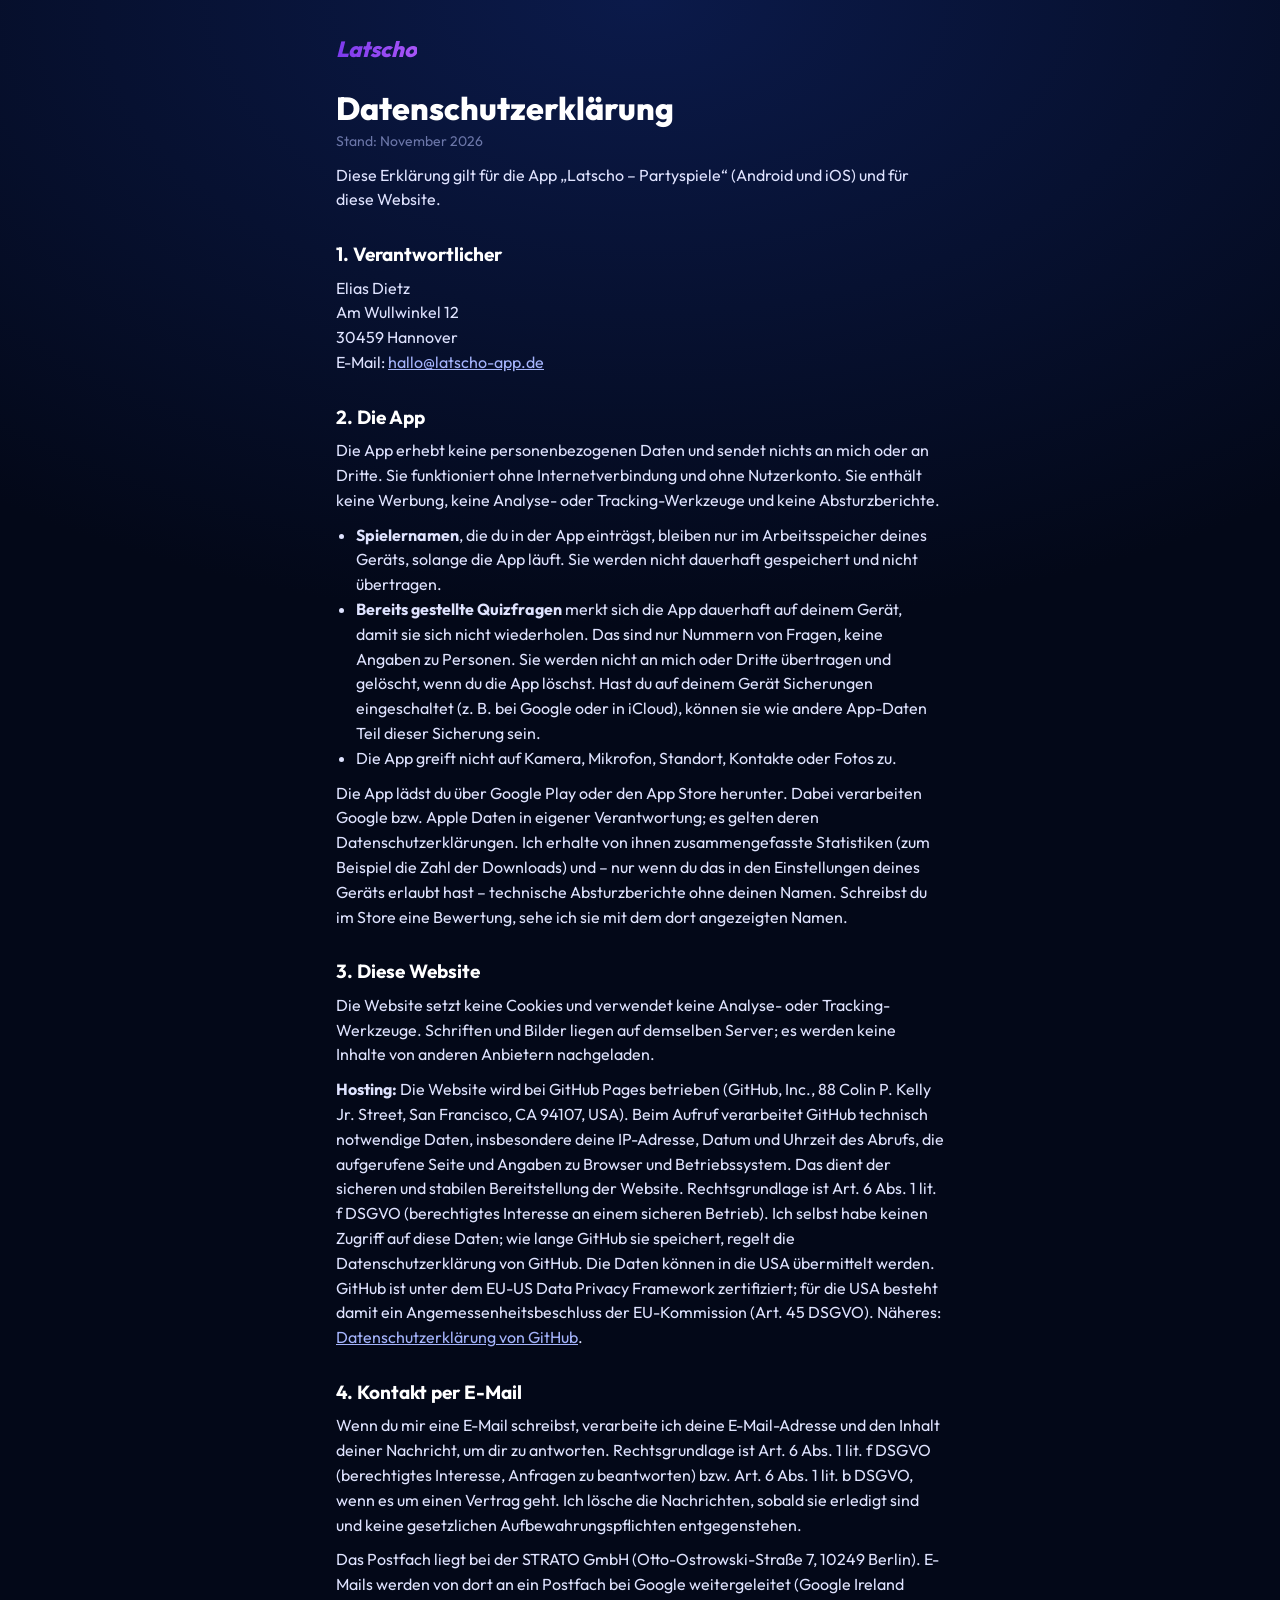
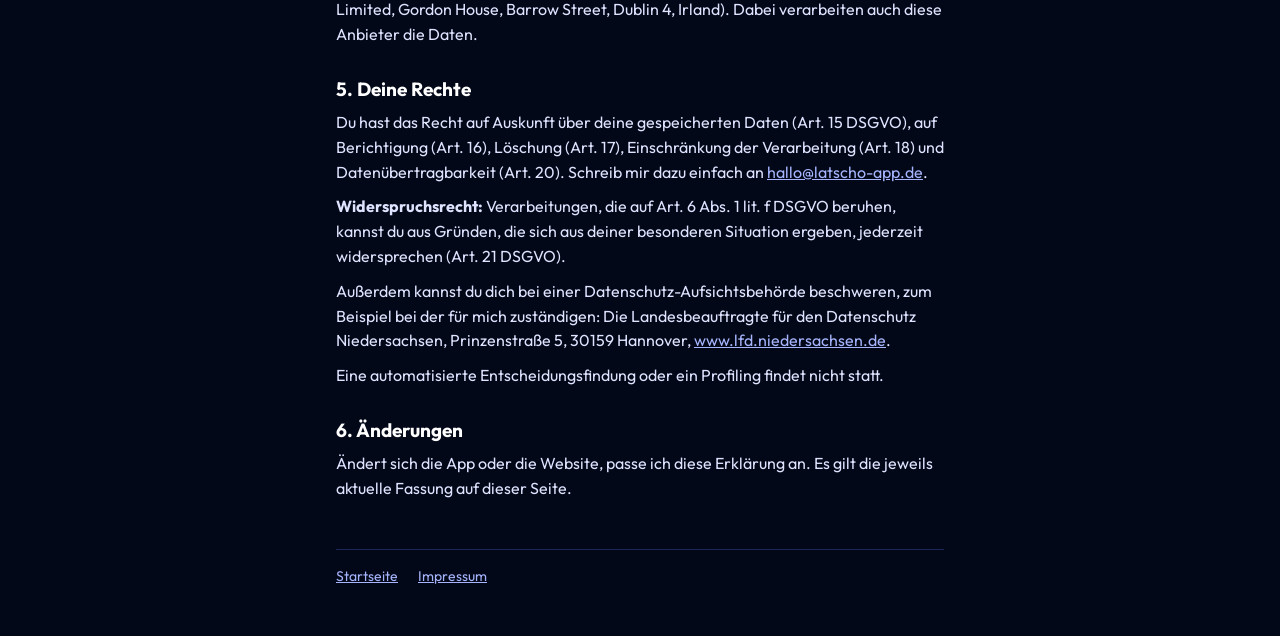
==== datenschutz.html @ 95c27e72 "Website latscho-app.de: Startseite, Impressum, Datenschutz Co-Authored-By: Claude Opus 5.5 <noreply@" ====
<!doctype html>
<html lang="de">
<head>
<meta charset="utf-8">
<meta name="viewport" content="width=device-width, initial-scale=1">
<title>Datenschutz – Latscho</title>
<meta name="robots" content="noindex">
<link rel="icon" href="favicon.png">
<link rel="stylesheet" href="style.css">
</head>
<body>
<div class="wrap legal">
  <a class="brand" href="index.html">Latscho</a>

  <h1>Datenschutzerklärung</h1>
  <p class="stand">Stand: November 2026</p>
  <p>Diese Erklärung gilt für die App „Latscho – Partyspiele“ (Android und iOS) und für diese Website.</p>

  <h2>1. Verantwortlicher</h2>
  <p>Elias Dietz<br>Am Wullwinkel 12<br>30459 Hannover<br>E-Mail: <a href="mailto:hallo@latscho-app.de">hallo@latscho-app.de</a></p>

  <h2>2. Die App</h2>
  <p>Die App erhebt keine personenbezogenen Daten und sendet nichts an mich oder an Dritte. Sie funktioniert ohne Internetverbindung und ohne Nutzerkonto. Sie enthält keine Werbung, keine Analyse- oder Tracking-Werkzeuge und keine Absturzberichte.</p>
  <ul>
    <li><b>Spielernamen</b>, die du in der App einträgst, bleiben nur im Arbeitsspeicher deines Geräts, solange die App läuft. Sie werden nicht dauerhaft gespeichert und nicht übertragen.</li>
    <li><b>Bereits gestellte Quizfragen</b> merkt sich die App dauerhaft auf deinem Gerät, damit sie sich nicht wiederholen. Das sind nur Nummern von Fragen, keine Angaben zu Personen. Sie werden nicht an mich oder Dritte übertragen und gelöscht, wenn du die App löschst. Hast du auf deinem Gerät Sicherungen eingeschaltet (z. B. bei Google oder in iCloud), können sie wie andere App-Daten Teil dieser Sicherung sein.</li>
    <li>Die App greift nicht auf Kamera, Mikrofon, Standort, Kontakte oder Fotos zu.</li>
  </ul>
  <p>Die App lädst du über Google Play oder den App Store herunter. Dabei verarbeiten Google bzw. Apple Daten in eigener Verantwortung; es gelten deren Datenschutzerklärungen. Ich erhalte von ihnen zusammengefasste Statistiken (zum Beispiel die Zahl der Downloads) und – nur wenn du das in den Einstellungen deines Geräts erlaubt hast – technische Absturzberichte ohne deinen Namen. Schreibst du im Store eine Bewertung, sehe ich sie mit dem dort angezeigten Namen.</p>

  <h2>3. Diese Website</h2>
  <p>Die Website setzt keine Cookies und verwendet keine Analyse- oder Tracking-Werkzeuge. Schriften und Bilder liegen auf demselben Server; es werden keine Inhalte von anderen Anbietern nachgeladen.</p>
  <p><b>Hosting:</b> Die Website wird bei GitHub Pages betrieben (GitHub, Inc., 88 Colin P. Kelly Jr. Street, San Francisco, CA 94107, USA). Beim Aufruf verarbeitet GitHub technisch notwendige Daten, insbesondere deine IP-Adresse, Datum und Uhrzeit des Abrufs, die aufgerufene Seite und Angaben zu Browser und Betriebssystem. Das dient der sicheren und stabilen Bereitstellung der Website. Rechtsgrundlage ist Art. 6 Abs. 1 lit. f DSGVO (berechtigtes Interesse an einem sicheren Betrieb). Ich selbst habe keinen Zugriff auf diese Daten; wie lange GitHub sie speichert, regelt die Datenschutzerklärung von GitHub. Die Daten können in die USA übermittelt werden. GitHub ist unter dem EU-US Data Privacy Framework zertifiziert; für die USA besteht damit ein Angemessenheitsbeschluss der EU-Kommission (Art. 45 DSGVO). Näheres: <a href="https://docs.github.com/de/site-policy/privacy-policies/github-general-privacy-statement">Datenschutzerklärung von GitHub</a>.</p>

  <h2>4. Kontakt per E-Mail</h2>
  <p>Wenn du mir eine E-Mail schreibst, verarbeite ich deine E-Mail-Adresse und den Inhalt deiner Nachricht, um dir zu antworten. Rechtsgrundlage ist Art. 6 Abs. 1 lit. f DSGVO (berechtigtes Interesse, Anfragen zu beantworten) bzw. Art. 6 Abs. 1 lit. b DSGVO, wenn es um einen Vertrag geht. Ich lösche die Nachrichten, sobald sie erledigt sind und keine gesetzlichen Aufbewahrungspflichten entgegenstehen.</p>
  <p>Das Postfach liegt bei der STRATO GmbH (Otto-Ostrowski-Straße 7, 10249 Berlin). E-Mails werden von dort an ein Postfach bei Google weitergeleitet (Google Ireland Limited, Gordon House, Barrow Street, Dublin 4, Irland). Dabei verarbeiten auch diese Anbieter die Daten.</p>

  <h2>5. Deine Rechte</h2>
  <p>Du hast das Recht auf Auskunft über deine gespeicherten Daten (Art. 15 DSGVO), auf Berichtigung (Art. 16), Löschung (Art. 17), Einschränkung der Verarbeitung (Art. 18) und Datenübertragbarkeit (Art. 20). Schreib mir dazu einfach an <a href="mailto:hallo@latscho-app.de">hallo@latscho-app.de</a>.</p>
  <p><b>Widerspruchsrecht:</b> Verarbeitungen, die auf Art. 6 Abs. 1 lit. f DSGVO beruhen, kannst du aus Gründen, die sich aus deiner besonderen Situation ergeben, jederzeit widersprechen (Art. 21 DSGVO).</p>
  <p>Außerdem kannst du dich bei einer Datenschutz-Aufsichtsbehörde beschweren, zum Beispiel bei der für mich zuständigen: Die Landesbeauftragte für den Datenschutz Niedersachsen, Prinzenstraße 5, 30159 Hannover, <a href="https://www.lfd.niedersachsen.de">www.lfd.niedersachsen.de</a>.</p>
  <p>Eine automatisierte Entscheidungsfindung oder ein Profiling findet nicht statt.</p>

  <h2>6. Änderungen</h2>
  <p>Ändert sich die App oder die Website, passe ich diese Erklärung an. Es gilt die jeweils aktuelle Fassung auf dieser Seite.</p>

  <footer>
    <a href="index.html">Startseite</a>
    <a href="impressum.html">Impressum</a>
  </footer>
</div>
</body>
</html>
---- style.css ----
/* Gleicher Neon-Stil wie die App (Werte aus src/shared/theme.ts im App-Repo).
   Schrift liegt selbst auf dem Server – keine Anfragen an Google oder andere Dienste. */
@font-face { font-family: "Outfit"; font-weight: 400; font-display: swap; src: url("fonts/Outfit_400Regular.ttf") format("truetype"); }
@font-face { font-family: "Outfit"; font-weight: 700; font-display: swap; src: url("fonts/Outfit_700Bold.ttf") format("truetype"); }
@font-face { font-family: "Outfit"; font-weight: 800; font-display: swap; src: url("fonts/Outfit_800ExtraBold.ttf") format("truetype"); }

:root {
  --bg: #030818;
  --card: #071131;
  --line: #1c2656;
  --text: #ffffff;
  --body: #dfe3ff;
  --muted: #a5b4fc;
  --dim: #6b76a8;
  --violet: #7c3aed;
  --violet-hi: #a855f7;
  color-scheme: dark;
}

* { box-sizing: border-box; }

html, body { margin: 0; }

body {
  min-height: 100vh;
  background: var(--bg) radial-gradient(120% 40% at 50% 0%, #0b1a4a 0%, var(--bg) 70%) no-repeat;
  color: var(--body);
  font-family: "Outfit", system-ui, -apple-system, "Segoe UI", Roboto, sans-serif;
  font-size: 16px;
  line-height: 1.55;
}

.wrap {
  max-width: 640px;
  margin: 0 auto;
  padding: 32px 16px 48px;
}

a { color: var(--muted); }
a:hover { color: var(--text); }

/* Kopf */
.brand {
  display: inline-block;
  font-size: 22px;
  font-weight: 800;
  font-style: italic;
  text-decoration: none;
  background: linear-gradient(90deg, var(--violet), var(--violet-hi));
  -webkit-background-clip: text;
  background-clip: text;
  color: transparent;
}

/* Startseite */
.hero { text-align: center; padding: 24px 0 8px; }
.hero img {
  width: 128px;
  height: 128px;
  border-radius: 28px;
  box-shadow: 0 0 32px rgba(168, 85, 247, .35);
}
.hero h1 {
  margin: 20px 0 0;
  font-size: 48px;
  font-weight: 800;
  font-style: italic;
  line-height: 1.05;
  background: linear-gradient(90deg, var(--violet), var(--violet-hi));
  -webkit-background-clip: text;
  background-clip: text;
  color: transparent;
}
.tagline {
  margin: 6px 0 0;
  font-size: 12px;
  font-weight: 700;
  letter-spacing: 1.6px;
  text-transform: uppercase;
  color: var(--muted);
}
.lead { margin: 20px auto 0; max-width: 440px; font-size: 17px; color: var(--body); }

.games { display: grid; gap: 10px; margin: 28px 0 0; padding: 0; list-style: none; }
.games li {
  border: 1px solid var(--line);
  border-radius: 12px;
  background: var(--card);
  padding: 12px 14px;
}
.games b { display: block; color: var(--text); font-size: 17px; }

.soon {
  margin: 24px 0 0;
  text-align: center;
  color: var(--muted);
  font-size: 15px;
}

/* Rechtstexte */
.legal h1 { margin: 24px 0 4px; color: var(--text); font-size: 32px; font-weight: 800; line-height: 1.15; hyphens: auto; overflow-wrap: break-word; }
.legal h2 { margin: 28px 0 6px; color: var(--text); font-size: 19px; font-weight: 700; }
.legal p, .legal ul { margin: 0 0 10px; }
.legal ul { padding-left: 20px; }
.legal .stand { color: var(--dim); font-size: 14px; }

/* Fuß */
footer {
  margin-top: 48px;
  padding-top: 16px;
  border-top: 1px solid var(--line);
  display: flex;
  flex-wrap: wrap;
  gap: 8px 20px;
  font-size: 14px;
  color: var(--dim);
}
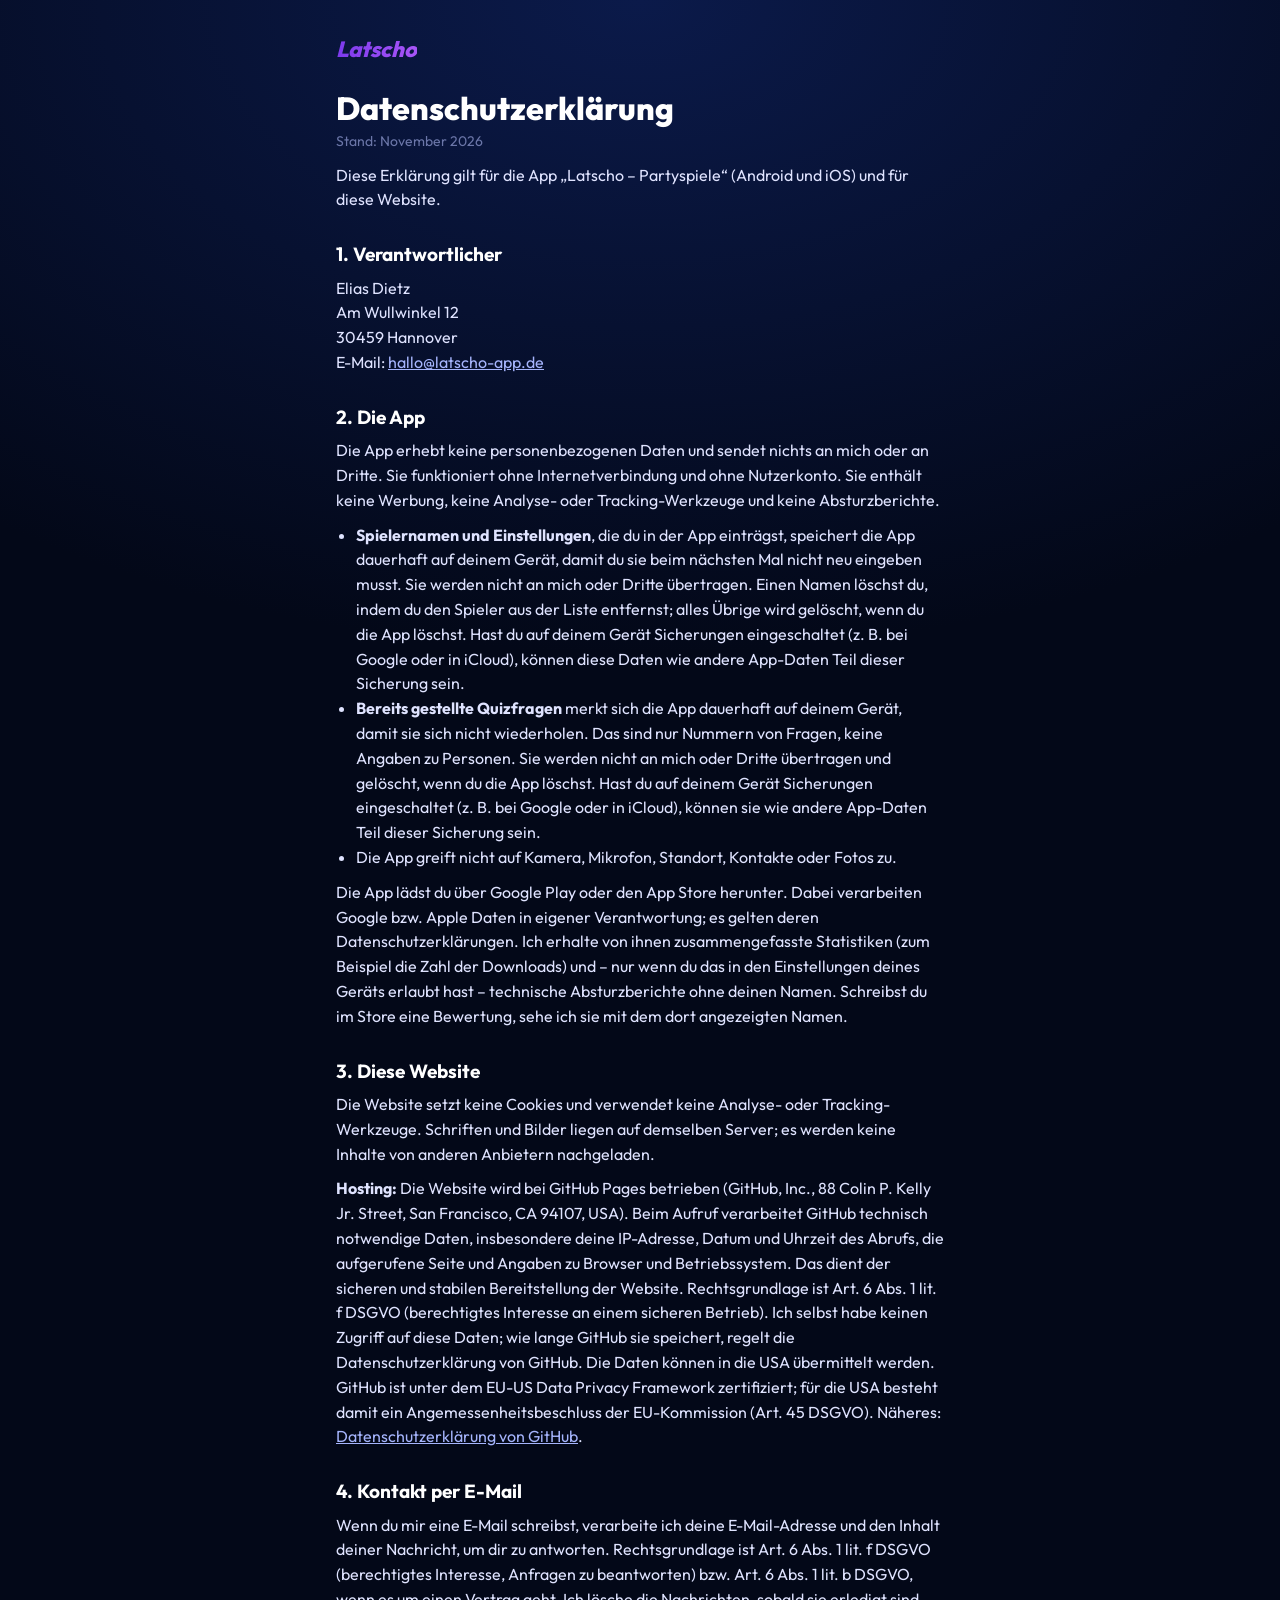
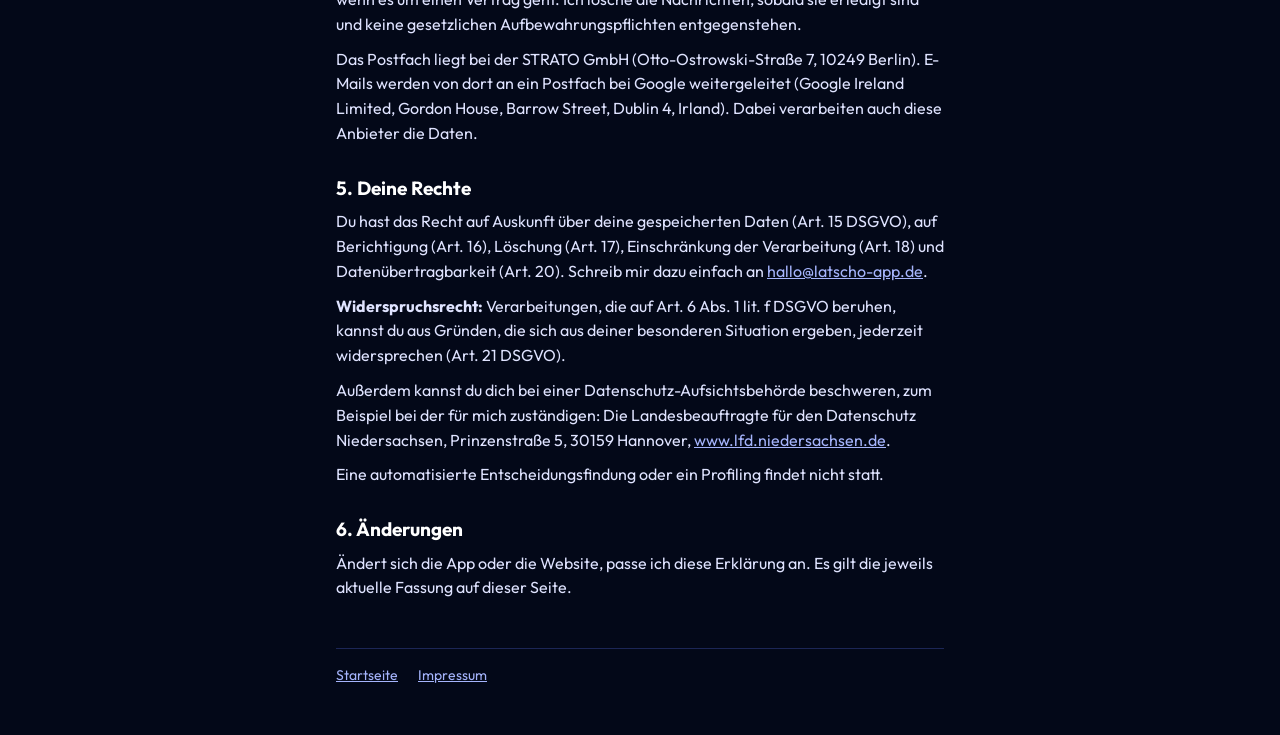
==== commit eee04fe6: "Datenschutz: Spielernamen und Einstellungen bleiben auf dem Gerät Die App speichert sie seit dieser " ====
--- a/datenschutz.html
+++ b/datenschutz.html
@@ -22,7 +22,7 @@
   <h2>2. Die App</h2>
   <p>Die App erhebt keine personenbezogenen Daten und sendet nichts an mich oder an Dritte. Sie funktioniert ohne Internetverbindung und ohne Nutzerkonto. Sie enthält keine Werbung, keine Analyse- oder Tracking-Werkzeuge und keine Absturzberichte.</p>
   <ul>
-    <li><b>Spielernamen</b>, die du in der App einträgst, bleiben nur im Arbeitsspeicher deines Geräts, solange die App läuft. Sie werden nicht dauerhaft gespeichert und nicht übertragen.</li>
+    <li><b>Spielernamen und Einstellungen</b>, die du in der App einträgst, speichert die App dauerhaft auf deinem Gerät, damit du sie beim nächsten Mal nicht neu eingeben musst. Sie werden nicht an mich oder Dritte übertragen. Einen Namen löschst du, indem du den Spieler aus der Liste entfernst; alles Übrige wird gelöscht, wenn du die App löschst. Hast du auf deinem Gerät Sicherungen eingeschaltet (z. B. bei Google oder in iCloud), können diese Daten wie andere App-Daten Teil dieser Sicherung sein.</li>
     <li><b>Bereits gestellte Quizfragen</b> merkt sich die App dauerhaft auf deinem Gerät, damit sie sich nicht wiederholen. Das sind nur Nummern von Fragen, keine Angaben zu Personen. Sie werden nicht an mich oder Dritte übertragen und gelöscht, wenn du die App löschst. Hast du auf deinem Gerät Sicherungen eingeschaltet (z. B. bei Google oder in iCloud), können sie wie andere App-Daten Teil dieser Sicherung sein.</li>
     <li>Die App greift nicht auf Kamera, Mikrofon, Standort, Kontakte oder Fotos zu.</li>
   </ul>
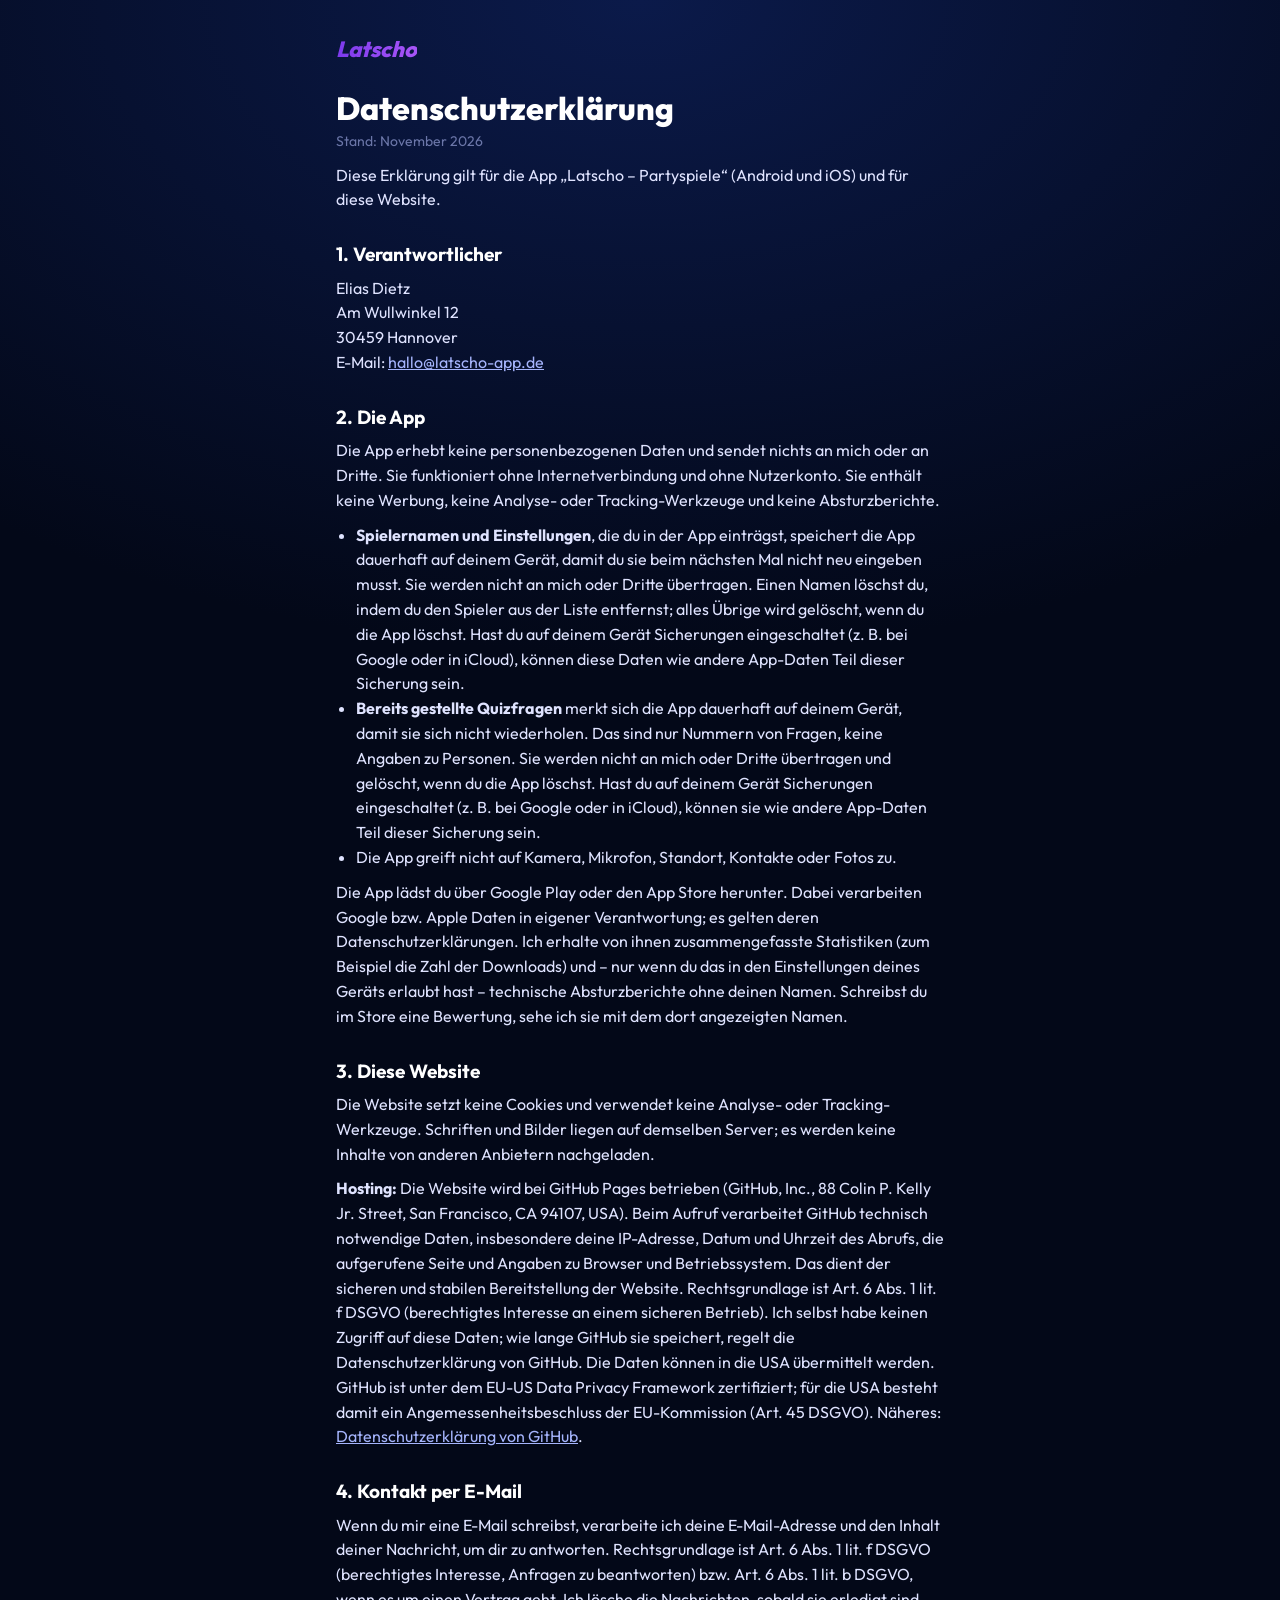
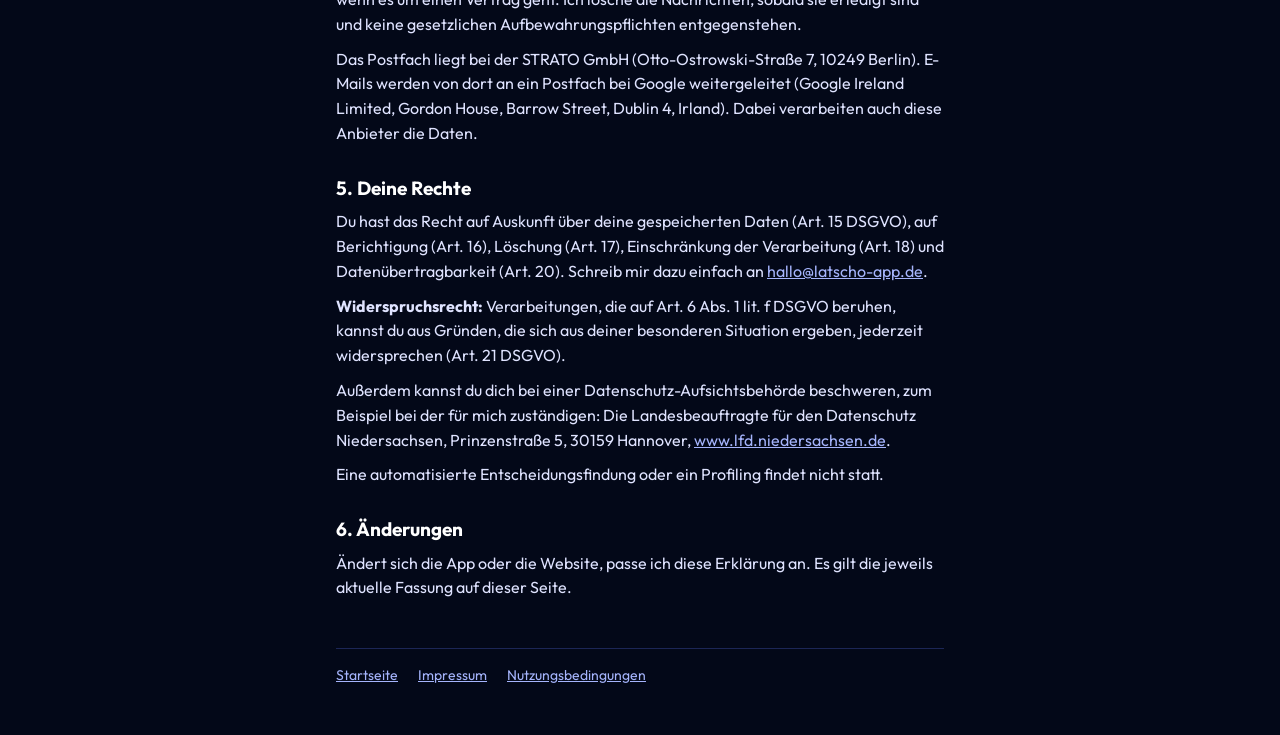
==== commit 06ae665d: "Impressum mit Telefonnummer, neue Seite Nutzungsbedingungen Die Telefonnummer steht als Händlerangab" ====
--- a/datenschutz.html
+++ b/datenschutz.html
@@ -48,6 +48,7 @@
   <footer>
     <a href="index.html">Startseite</a>
     <a href="impressum.html">Impressum</a>
+    <a href="nutzungsbedingungen.html">Nutzungsbedingungen</a>
   </footer>
 </div>
 </body>
